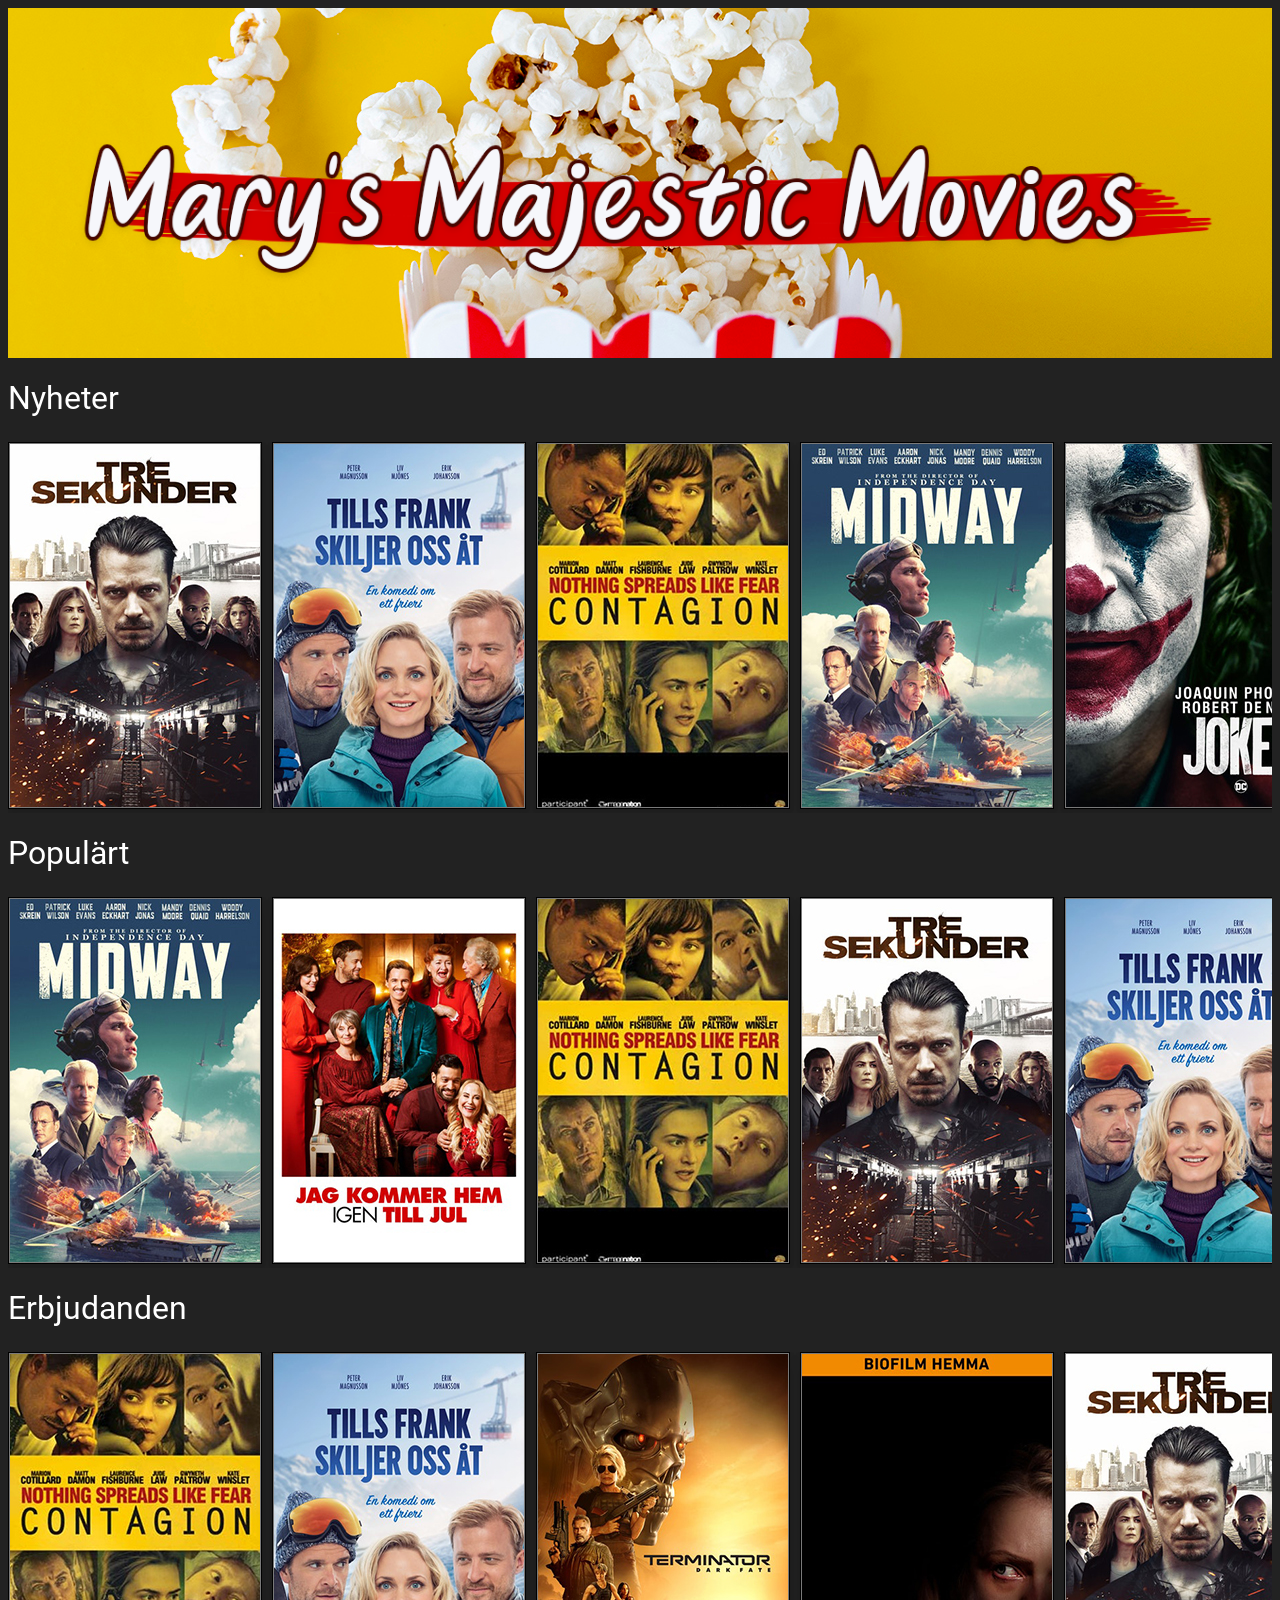
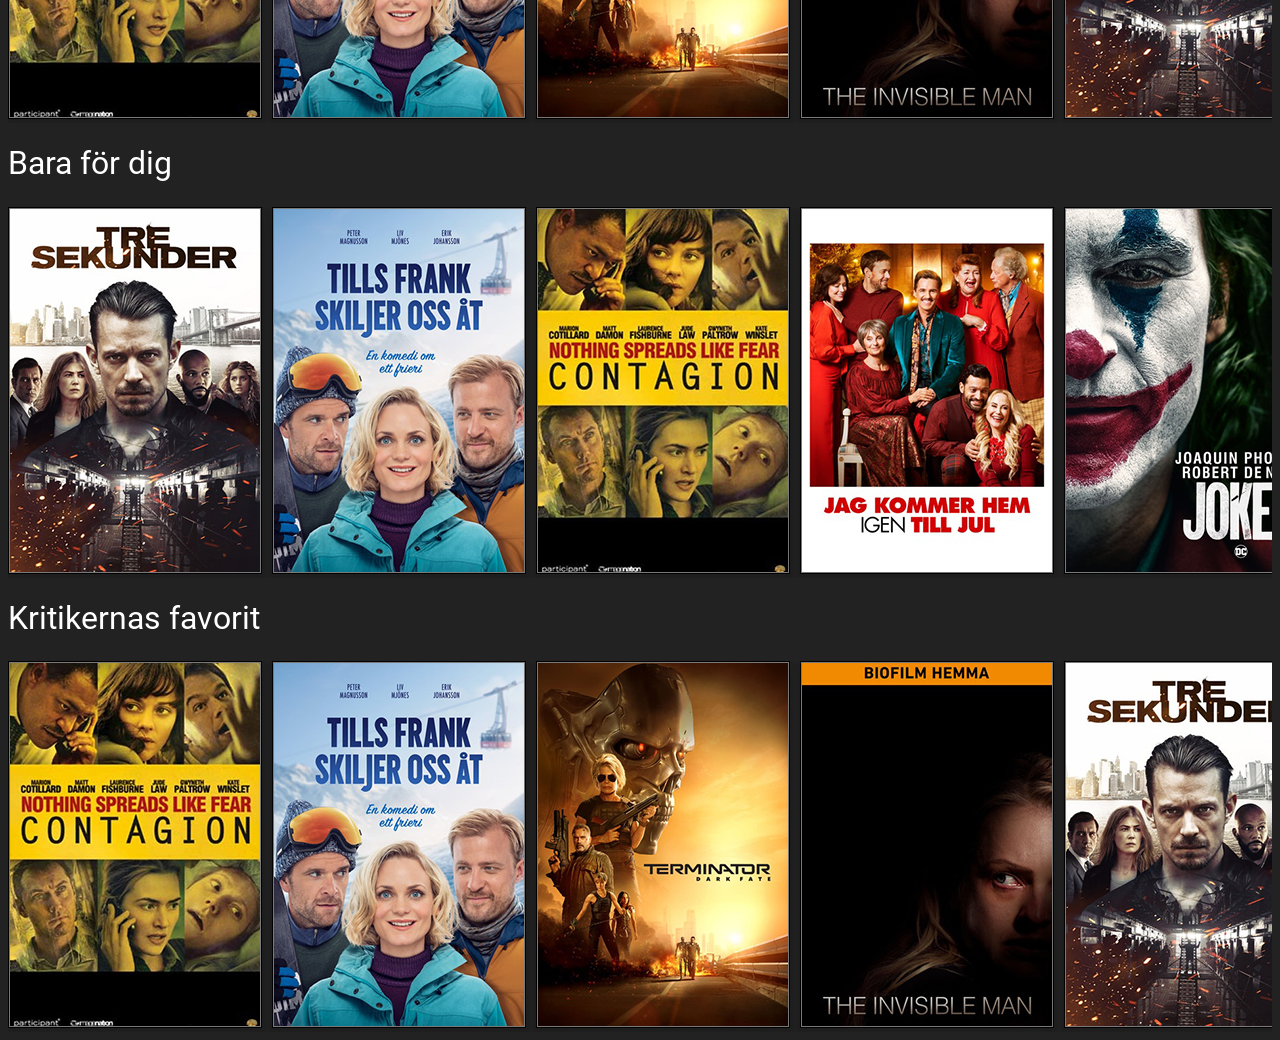
==== MarysMajesticMovies/Design drafts/content.html @ b2198f70 "WEB3-29 First design draft" ====
<!DOCTYPE html>
<html lang="en" xmlns="http://www.w3.org/1999/xhtml">
<head>
  <script type="text/javascript" src="script.js"></script>
  <link href="style.css" rel="stylesheet" type="text/css">
</head>
<body>
<div class="banner"><img class="logo" src="logo.png"></div>
<h1>Nyheter</h1>
  <div class="scroll">
    <div class="movies">
      <div><img class="movie" src="Filmer/5.jpg"></div>
      <div><img class="movie" src="Filmer/4.jpg"></div>
      <div><img class="movie" src="Filmer/2.jpg"></div>
      <div><img class="movie" src="Filmer/8.jpg"></div>
      <div><img class="movie" src="Filmer/3.jpg"></div>
      <div><img class="movie" src="Filmer/1.jpg"></div>
      <div><img class="movie" src="Filmer/6.jpg"></div>
      <div><img class="movie" src="Filmer/7.jpg"></div>
    </div>
</div>
<h1>Populärt</h1>
<div class="scroll">
  <div class="movies">
    <div><img class="movie" src="Filmer/8.jpg"></div>
    <div><img class="movie" src="Filmer/7.jpg"></div>
    <div><img class="movie" src="Filmer/2.jpg"></div>
    <div><img class="movie" src="Filmer/5.jpg"></div>
    <div><img class="movie" src="Filmer/4.jpg"></div>
    <div><img class="movie" src="Filmer/6.jpg"></div>
    <div><img class="movie" src="Filmer/3.jpg"></div>
    <div><img class="movie" src="Filmer/1.jpg"></div>
  </div>
</div>
<h1>Erbjudanden</h1>
<div class="scroll">
  <div class="movies">
    <div><img class="movie" src="Filmer/2.jpg"></div>
    <div><img class="movie" src="Filmer/4.jpg"></div>
    <div><img class="movie" src="Filmer/6.jpg"></div>
    <div><img class="movie" src="Filmer/1.jpg"></div>
    <div><img class="movie" src="Filmer/5.jpg"></div>
    <div><img class="movie" src="Filmer/7.jpg"></div>
    <div><img class="movie" src="Filmer/8.jpg"></div>
    <div><img class="movie" src="Filmer/3.jpg"></div>
  </div>
</div>
<h1>Bara för dig</h1>
<div class="scroll">
  <div class="movies">
    <div><img class="movie" src="Filmer/5.jpg"></div>
    <div><img class="movie" src="Filmer/4.jpg"></div>
    <div><img class="movie" src="Filmer/2.jpg"></div>
    <div><img class="movie" src="Filmer/7.jpg"></div>
    <div><img class="movie" src="Filmer/3.jpg"></div>
    <div><img class="movie" src="Filmer/1.jpg"></div>
    <div><img class="movie" src="Filmer/6.jpg"></div>
    <div><img class="movie" src="Filmer/7.jpg"></div>
  </div>
</div>
<h1>Kritikernas favorit</h1>
<div class="scroll">
  <div class="movies">
    <div><img class="movie" src="Filmer/2.jpg"></div>
    <div><img class="movie" src="Filmer/4.jpg"></div>
    <div><img class="movie" src="Filmer/6.jpg"></div>
    <div><img class="movie" src="Filmer/1.jpg"></div>
    <div><img class="movie" src="Filmer/5.jpg"></div>
    <div><img class="movie" src="Filmer/7.jpg"></div>
    <div><img class="movie" src="Filmer/8.jpg"></div>
    <div><img class="movie" src="Filmer/3.jpg"></div>
  </div>
</div>
<div id="myModal" class="modal" style="display: none;">
  <iframe src="movieinfo.html" margin="auto" width="100%" height="100%" border="0" frameborder="0">
    <p>Your browser does not support iframes.</p>
</iframe>
</div>
</body>
</html>
---- MarysMajesticMovies/Design drafts/style.css ----
body {
background-color: #222222;
color: white;
overflow: inherit;
}

::-webkit-scrollbar {
    display: none;
}

header {
position: fixed;
left: 0;
top: 0;
width: 100%;
padding: 10px;
height: 5em;
margin: auto;
background-color: #1b1b1b;
display: flex;
}

footer {
position: fixed;
left: 0;
bottom: 0;
width: 100%;
height: 5em;
background-color: #1b1b1b;
color: white;
text-align: center;
}

h1 {
font-size: 2em;
font-family: "Roboto-Regular";
font-weight: normal;
}

h3 {
padding: 5px;
margin: auto;
font-family: "Roboto-Regular";
}

section {
margin-top: 7.5em;
margin-left: 1em;
overflow: hidden;
max-width: 100%;
}

iframe{
overflow:hidden;
}

.menu {
margin-top: 1px;
margin-left: 10px;
padding: 0.8em;
flex: 1;
}

.menubutton {
color: white;
background-color: rgba(0, 0, 0, 0);
border: 0px solid rgba(0,0,0,0);
padding: 1em;
font-family: "Roboto-Regular";
font-size: 1em;
display: inline-block;
vertical-align: middle;
transition-duration: 0.2s;
flex: 1;
}

.menubutton:hover {
background-color: white;
color: #123747;
font-family: "Roboto-Regular";
}

.userpanel {
background-color: rgba(0, 0, 0, 0);
background-image: url(usericon.png);
background-repeat: no-repeat;
margin-top: 0.9em;
margin-right: 3em;
height: 56px;
width: 56px;
float: right;

border: 0;
}

.userpanel:hover {
background-image: url(usericon_hovered.png);
background-repeat: no-repeat;
margin-top: 0.9em;
margin-right: 3em;
height: 56px;
width: 56px;
float: right;

}

.footertitle {
font-size: 1em;
color: white;
font-family: "Roboto-Medium";
margin-top: 2em;
margin-left: 2em;
float: left;
}

.footeruser {
font-size: 1em;
color: white;
font-family: "Roboto-Medium";
margin-top: 2em;
margin-right: 2em;
float: right;
}

.scroll {
position: relative;
white-space: nowrap;
overflow-x: visible;
overflow-y: hidden;
}

.movies {
margin-top: 3px;
display: flex;
flex-wrap: row wrap;
flex-direction: row;
max-width: 100%;
height: 100%;
scroll-behavior: smooth;
box-sizing: border-box;
white-space: nowrap;
overflow-x: visible;
overflow-y: clip;
-webkit-overflow-scrolling: touch;
position: relative;
}

.movie {
margin-right: 10px;
transition: transform .2s;
box-shadow: 0 12px 16px 0 rgba(0,0,0,0.1), 0 0 5px 0 rgba(0,0,0,0.1);
}

.movie:hover {
transform: scale(1.02);
box-shadow: 0 12px 16px 0 rgba(0,0,0,0.2), 0 0 5px 0 rgba(0,0,0,0.2);
}

.banner {
background-image: url(banner.jpg);
height: 350px;
}

.logo {
max-width: 1338px;
margin-left: auto;
margin-right: auto;
width: 100%;
margin-top: 60px;
}

.movieclick {
background-color: rgb(0,0,0,0);
border: none;
color: rgb(0,0,0);

}

.modal {
display: none; /* Hidden by default */
position: fixed;
top: 50%;
left: 50%;
transform: translate(-50%, -50%);
z-index: 1; /* Sit on top */
padding-top: 50%;
width: 100%; /* Full width */
height: 100%; /* Full height */
overflow: auto; /* Enable scroll if needed */
background-color: rgb(0,0,0); /* Fallback color */
background-color: rgba(0,0,0,0.4); /* Black w/ opacity */
}

.modal-content {
position: relative;
background-color: #222222;
margin: auto;
align-self: center;
border: 1px solid rgba(0,0,0,0);
width: 100%;
box-shadow: 0 4px 8px 0 rgba(0,0,0,0.2),0 6px 20px 0 rgba(0,0,0,0.19);
-webkit-animation-name: animatetop;
-webkit-animation-duration: 0.4s;
animation-name: animatetop;
animation-duration: 0.2s
}


@-webkit-keyframes animatetop {
from {top:-300px; opacity:0}
to {top:0; opacity:1}
}

@keyframes animatetop {
from {top:-300px; opacity:0}
to {top:0; opacity:1}
}

.close {
color: white;
float: right;
font-size: 40px;
font-weight: bold;
}

.close:hover,
.close:focus {
color: #000;
text-decoration: none;
cursor: pointer;
}

.modal-header {
padding: 2px 16px;
background-color: #1b1b1b;
color: white;
font-family: "Roboto-Medium";
}

.modal-body {
padding: 2px 16px;
font-family: "Roboto-Light";
}

.modal-footer {
padding: 2px 16px;
background-color: #1b1b1b;
color: white;
font-family: "Roboto-Medium";
}

a:link {
font-family: "Roboto-Light";
text-decoration: none;
color: white;
}
a:hover {
font-family: "Roboto-Light";
text-decoration: underline;
color: white;
}
a:visited {
font-family: "Roboto-Light";
text-decoration: none;
color: white;color: white;
}
a:active {
font-family: "Roboto-Light";
text-decoration: none;
color: white;
}

@font-face {
font-family: "Roboto-Regular";
src: url(Roboto-Regular.ttf);
}

@font-face {
font-family: "Roboto-Light";
src: url(Roboto-Light.ttf);
}

@font-face {
font-family: "Roboto-Medium";
src: url(Roboto-Medium.ttf);
}

@media screen and (max-width: 992px) and (min-width: 500px) {
header {
height: 7.5em;
}
footer {
height: 7.5em;
}
.menubutton {
font-size: 1.4em;
}
.footertitle {
font-size: 1.4em;
}
.footeruser {
font-size: 1.4em;
}
.userpanel {
padding: 1.7em;
margin-top: 2em;
}
.userpanel:hover {
padding: 1.7em;
margin-top: 2em;
}
.menu {
margin-top: 0.5em;
padding: 0.8em;
flex: 1;
}
.modal-content {
width: 100%;
}
section {
margin-top: 10em;
margin-left: 1em;
}
}
@media screen and (max-width: 500px) {
header {
height: 10em;
}
footer {
height: 10em;
}
.menu {
margin-top: 2em;
font-size: 1.5em;
}
.menu {
margin-top: 1em;
padding: 0.8em;
flex: 1;
}
.footertitle {
font-size: 1.5em;
}
.footeruser {
font-size: 1.5em;
}
.userpanel {
padding: 2em;
margin-top: 1.4em;
}
.userpanel:hover {
padding: 2em;
margin-top: 1.4em;
}
.modal-content {
width: 100%;
}
section {
margin-top: 12em;
margin-left: 1em;
}
}
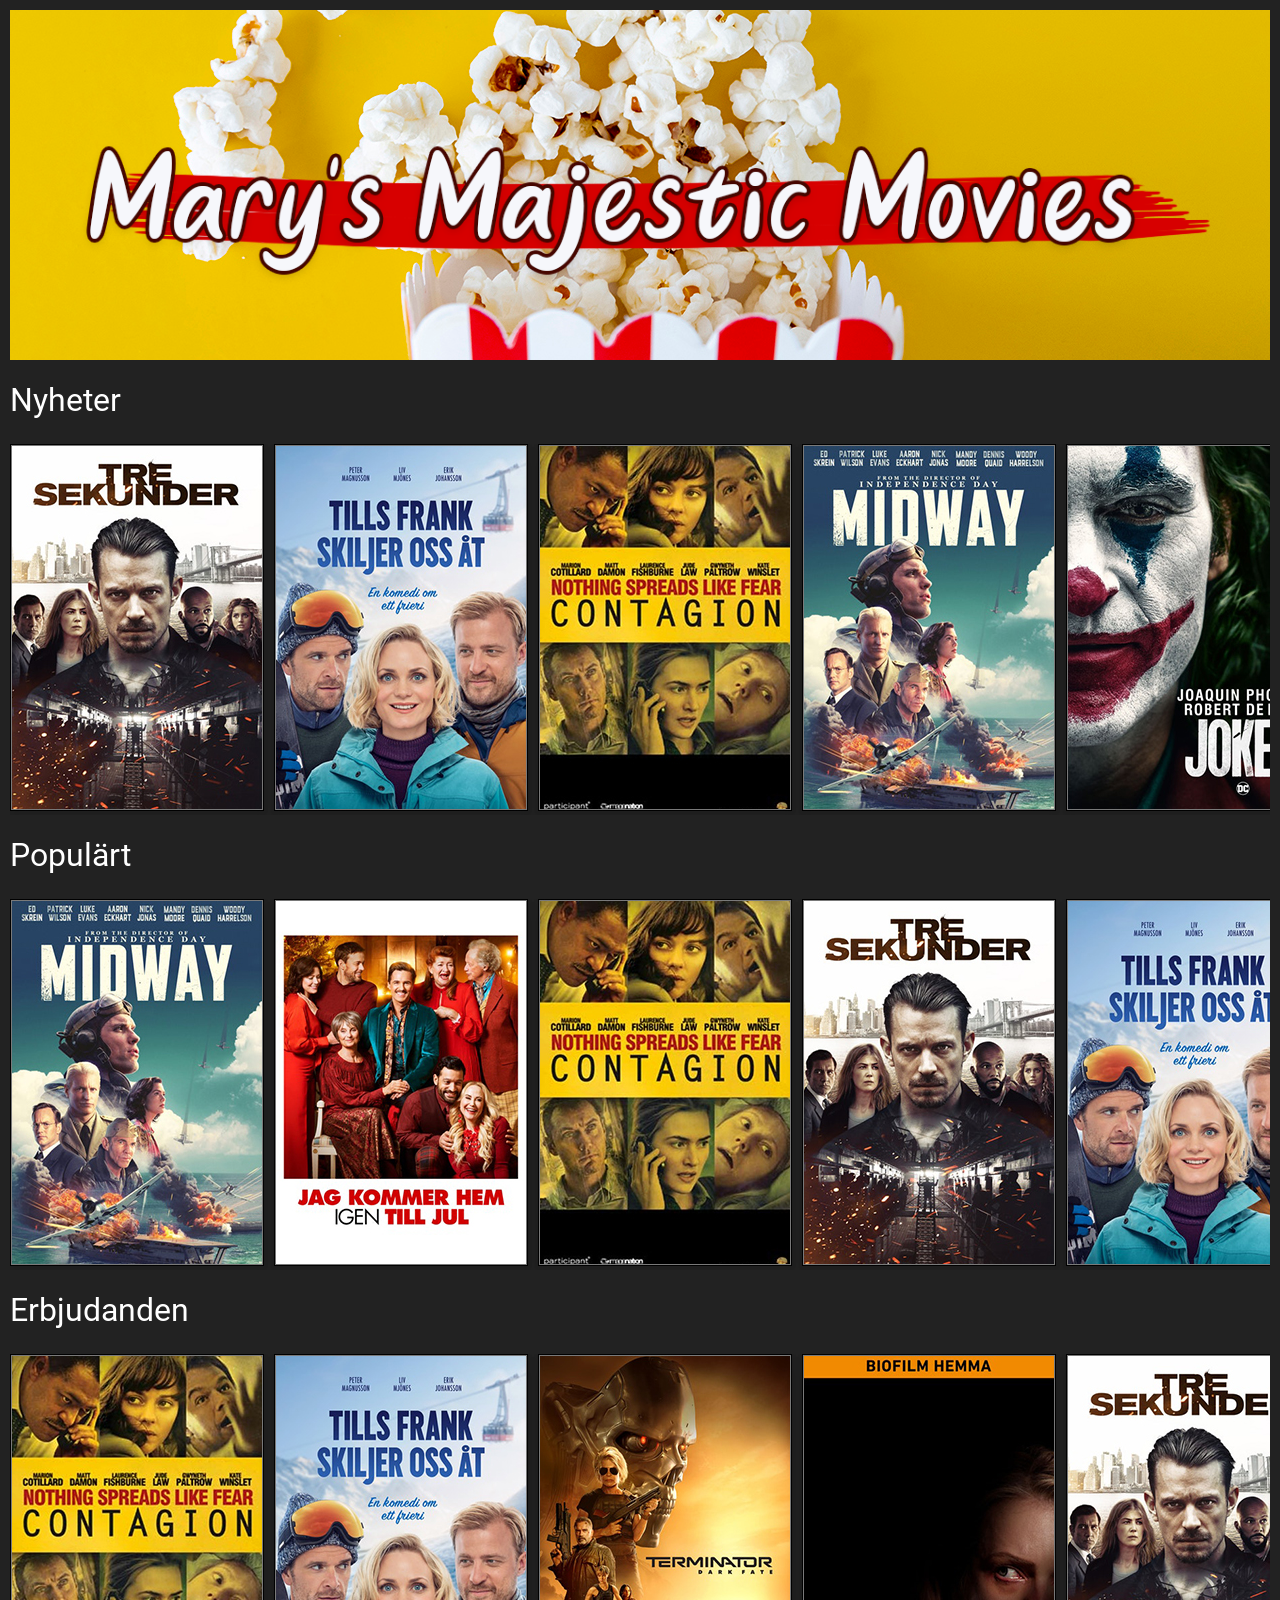
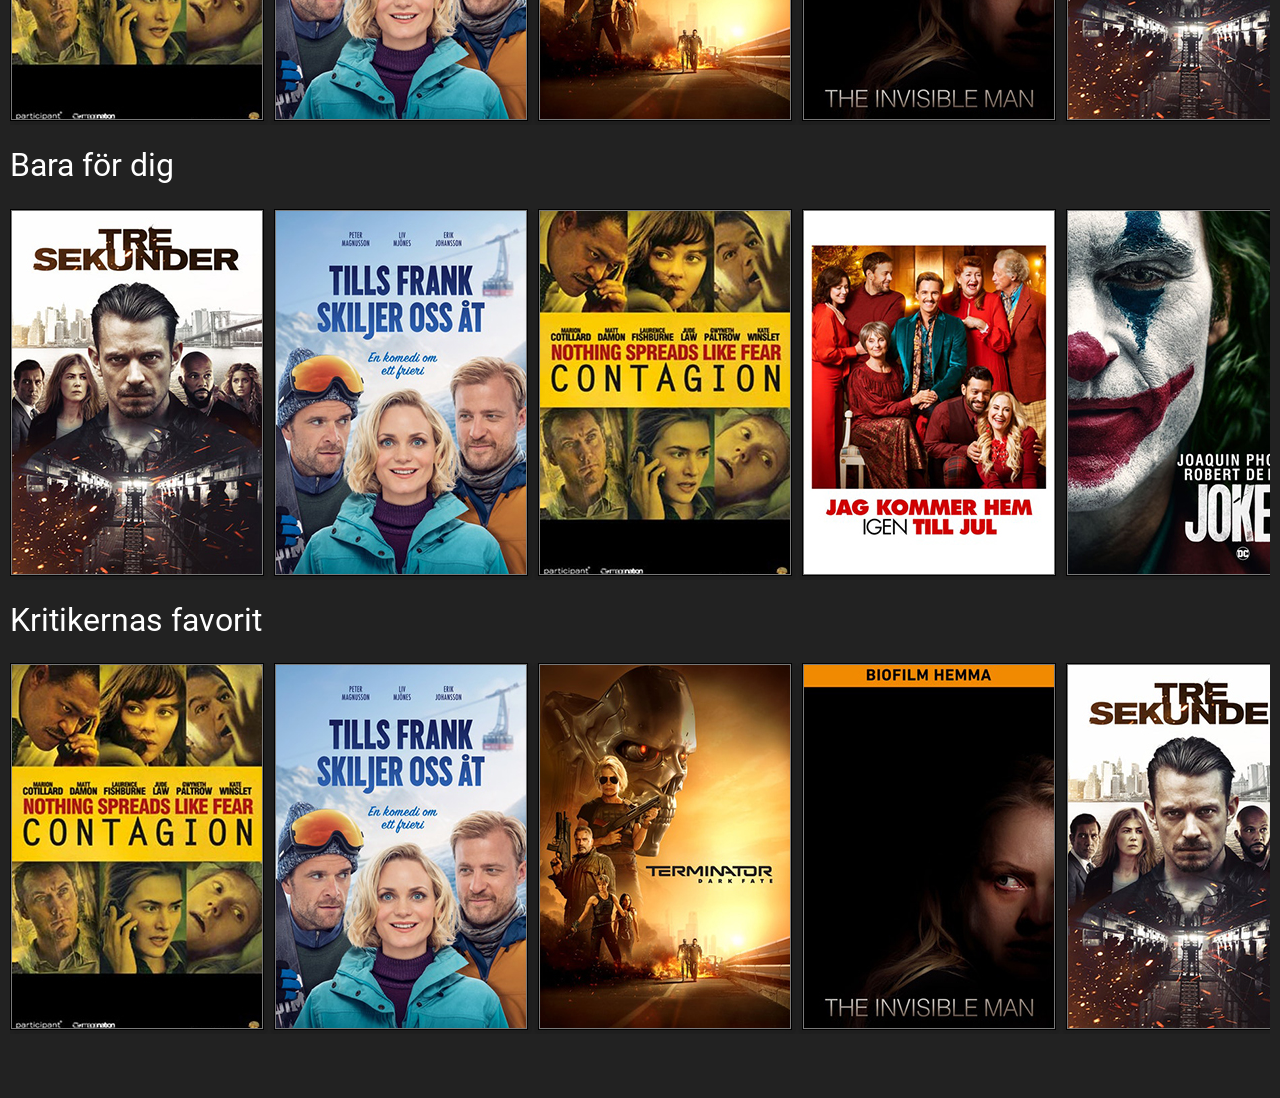
==== commit d58764c5: "WEB3-29 Big changes. Added "register" page and clickable "start" so you can return to the homepage. " ====
--- a/MarysMajesticMovies/Design drafts/content.html
+++ b/MarysMajesticMovies/Design drafts/content.html
@@ -1,10 +1,10 @@
 <!DOCTYPE html>
 <html lang="en" xmlns="http://www.w3.org/1999/xhtml">
 <head>
-  <script type="text/javascript" src="script.js"></script>
   <link href="style.css" rel="stylesheet" type="text/css">
 </head>
-<body>
+<body id="mainpagebody">
+  <div class="content">
 <div class="banner"><img class="logo" src="logo.png"></div>
 <h1>Nyheter</h1>
   <div class="scroll">
--- a/MarysMajesticMovies/Design drafts/style.css
+++ b/MarysMajesticMovies/Design drafts/style.css
@@ -1,12 +1,51 @@
-body {
+#mainpagebody {
 background-color: #222222;
 color: white;
 overflow: inherit;
+margin: 10px;
 }
 
 ::-webkit-scrollbar {
     display: none;
 }
+
+::-webkit-input-placeholder {
+  color: white;
+}
+
+:-ms-input-placeholder {
+  color: white;
+}
+
+::placeholder {
+  color: white;
+}
+
+#registerbody {
+color: white;
+overflow: inherit;
+background-image: url();
+background-position: fixed;
+background-size: cover;
+
+::-webkit-scrollbar {
+    display: none;
+}
+
+::-webkit-input-placeholder {
+  color: white;
+}
+
+:-ms-input-placeholder {
+  color: white;
+}
+
+::placeholder {
+  color: white;
+}
+
+}
+
 
 header {
 position: fixed;
@@ -21,6 +60,7 @@
 }
 
 footer {
+display: flex;
 position: fixed;
 left: 0;
 bottom: 0;
@@ -29,6 +69,7 @@
 background-color: #1b1b1b;
 color: white;
 text-align: center;
+
 }
 
 h1 {
@@ -43,15 +84,116 @@
 font-family: "Roboto-Regular";
 }
 
+
 section {
-margin-top: 7.5em;
-margin-left: 1em;
+margin-top: 6.5em;
 overflow: hidden;
 max-width: 100%;
+height: 100vh;
 }
 
 iframe{
 overflow:hidden;
+}
+
+
+.register {
+background-color: #353535;
+border-radius: 10px;
+font-family: "Roboto-Regular";
+font-size: 1em;
+width: 50%;
+margin: auto auto 150px auto;
+padding-top: 15px;
+padding-bottom: 15px;
+text-align: center;
+}
+
+form {
+margin: auto;
+display: inline-block;
+width: 95%
+}
+
+input {
+width: 95%;
+padding: 12px 20px;
+margin: 10px;
+box-sizing: border-box;
+}
+
+label {
+width: 95%;
+margin: 15px;
+box-sizing: border-box;
+}
+
+input[type=text], input[type=password] {
+color: white;
+background-color: #707070;
+border: none;
+border-radius: 4px;
+font-family: "Roboto-Light";
+}
+
+input.search[type=text] {
+width: 1%;
+box-sizing: border-box;
+border: none;
+border-radius: 4px;
+font-size: 16px;
+background-color: #1b1b1b;
+background-image: url('magnifying-glass.png');
+background-position: 6px 6px;
+background-repeat: no-repeat;
+padding: 12px 20px 12px 25px;
+transition: width 0.4s ease-in-out;
+margin: auto;
+}
+
+input.search[type=text]:focus {
+  width: 100%;
+  border: 1px solid #ccc;
+  padding: 12px 20px 12px 50px;
+}
+
+input[type=button], input[type=submit], input[type=reset] {
+background-color: #d6d6d6;
+border: none;
+color: #222222;
+padding: 16px 32px;
+text-decoration: none;
+margin: 4px 2px;
+cursor: pointer;
+border-radius: 4px;
+font-family: "Roboto-Regular";
+font-size: 1em;
+}
+
+input[type=button]:hover, input[type=submit]:hover, input[type=reset]:hover {
+background-color: #c2c2c2;
+border: none;
+color: #222222;
+padding: 16px 32px;
+text-decoration: none;
+margin: 4px 2px;
+cursor: pointer;
+border-radius: 4px;
+font-family: "Roboto-Regular";
+font-size: 1em;
+}
+
+input[type=text]:focus, [type=password]:focus {
+  background-color: #282828;
+}
+
+.content {
+margin-bottom: 4em;
+width: 100%;
+border: 0;
+height: 100%;
+overflow: hidden;
+
 }
 
 .menu {
@@ -104,13 +246,26 @@
 
 }
 
+
 .footertitle {
 font-size: 1em;
 color: white;
 font-family: "Roboto-Medium";
 margin-top: 2em;
 margin-left: 2em;
-float: left;
+flex: 1;
+flex-grow: 1;
+}
+
+.footersearch {
+font-size: 1em;
+color: white;
+font-family: "Roboto-Medium";
+
+
+flex: 2;
+flex-grow: 1;
+align-self: center;
 }
 
 .footeruser {
@@ -119,8 +274,10 @@
 font-family: "Roboto-Medium";
 margin-top: 2em;
 margin-right: 2em;
-float: right;
-}
+flex: 3;
+flex-grow: 1;
+}
+
 
 .scroll {
 position: relative;
@@ -319,8 +476,11 @@
 }
 section {
 margin-top: 10em;
-margin-left: 1em;
-}
+height: 100vh;
+}
+
+.register {
+width: 90%;
 }
 @media screen and (max-width: 500px) {
 header {
@@ -330,11 +490,8 @@
 height: 10em;
 }
 .menu {
-margin-top: 2em;
+margin-top: 1em;
 font-size: 1.5em;
-}
-.menu {
-margin-top: 1em;
 padding: 0.8em;
 flex: 1;
 }
@@ -357,6 +514,8 @@
 }
 section {
 margin-top: 12em;
-margin-left: 1em;
-}
-}
+}
+
+.register {
+width: 100%;
+}
